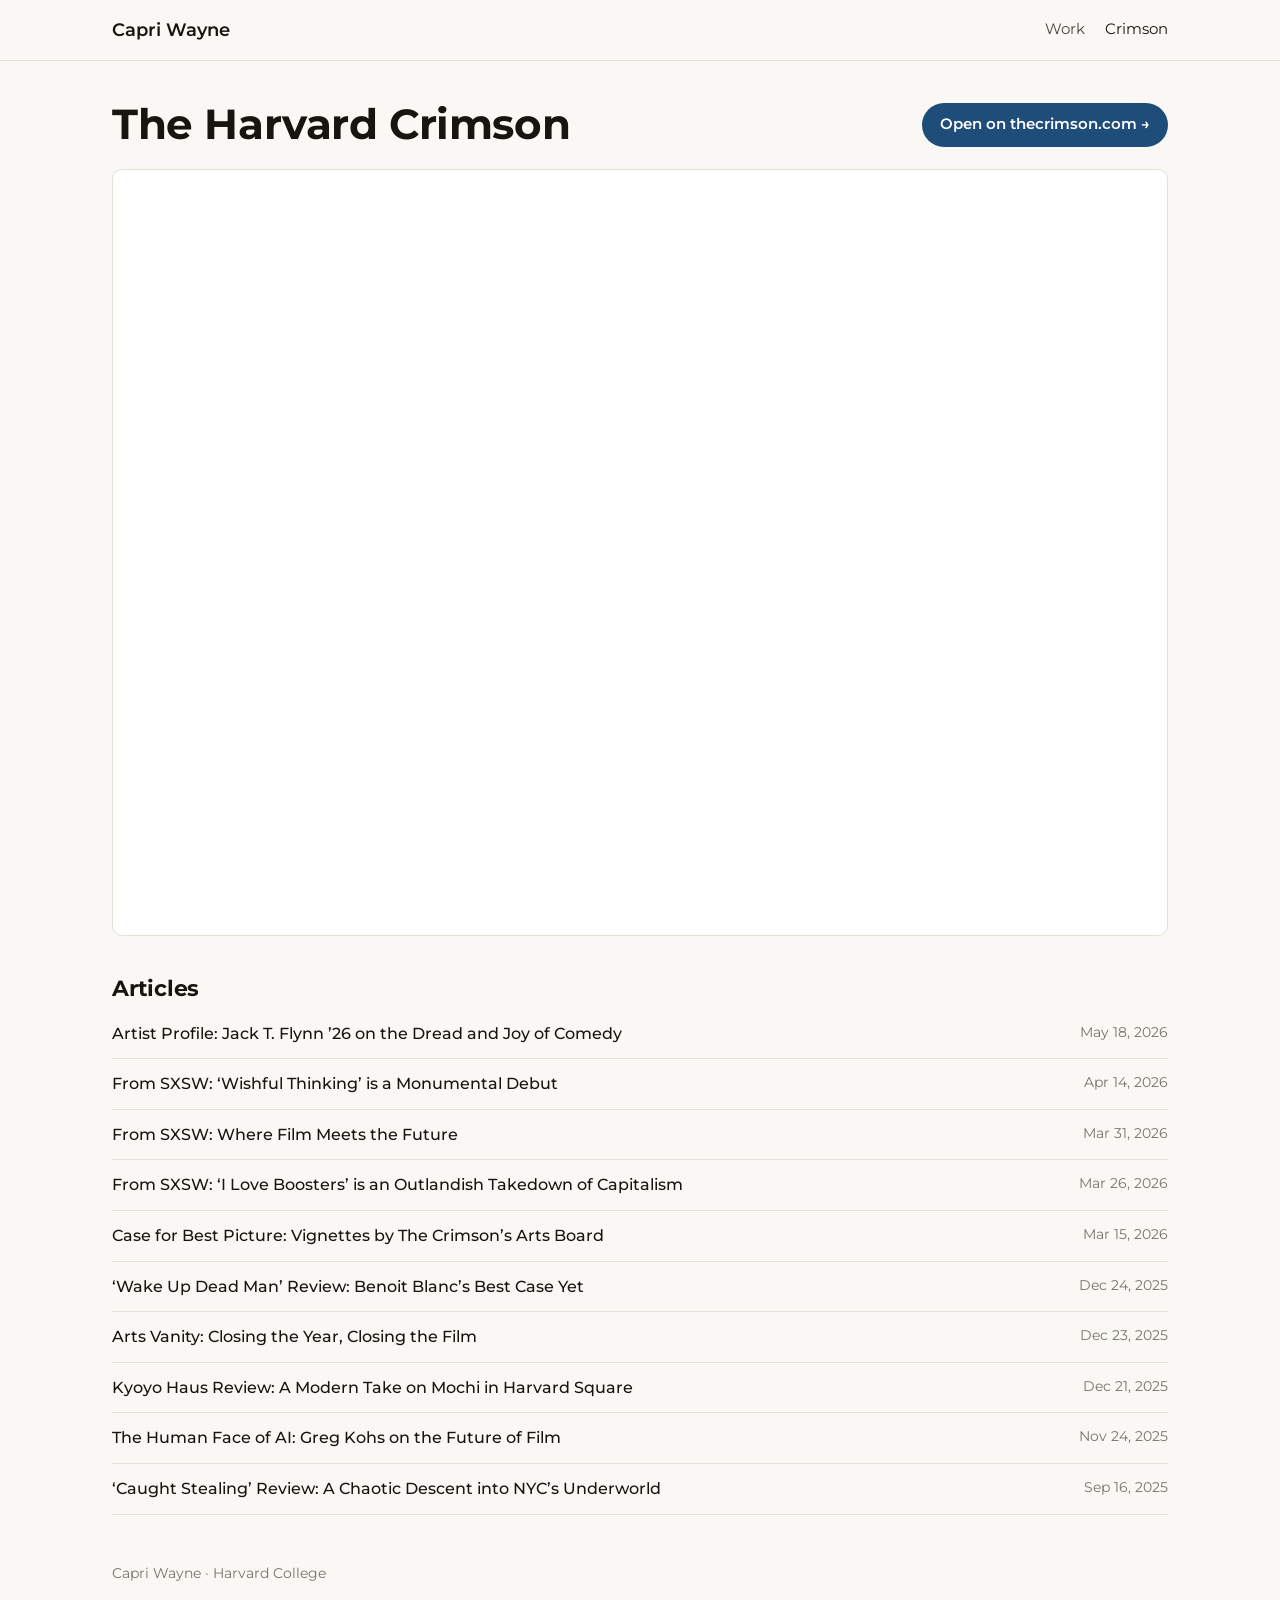
==== crimson.html @ 08fdefea "Portfolio site: journalism, design, D3, data viz, social, and video work Co-Authored-By: Claude Opus" ====
<!doctype html>
<html lang="en">
<head>
  <meta charset="utf-8">
  <meta name="viewport" content="width=device-width, initial-scale=1">
  <title>The Harvard Crimson · Capri Wayne</title>
  <link rel="preconnect" href="https://fonts.googleapis.com">
  <link rel="preconnect" href="https://fonts.gstatic.com" crossorigin>
  <link href="https://fonts.googleapis.com/css2?family=Montserrat:wght@400;500;600;700&display=swap" rel="stylesheet">
  <link rel="stylesheet" href="assets/css/style.css">
</head>
<body data-page="crimson">
  <header class="masthead">
    <div class="wrap masthead-inner">
      <a class="brand" href="./" data-site="name"></a>
      <nav class="nav" id="nav"></nav>
    </div>
  </header>

  <main class="wrap crimson">
    <div class="crimson-head">
      <h1>The Harvard Crimson</h1>
      <a class="cta" id="crimson-open" target="_blank" rel="noopener">Open on thecrimson.com →</a>
    </div>
    <div class="crimson-frame">
      <iframe id="crimson-frame" title="Capri Wayne's writer page on The Harvard Crimson"></iframe>
    </div>

    <h2 class="list-head">Articles</h2>
    <ol class="article-list" id="crimson-list"></ol>
  </main>

  <footer class="wrap footer">
    <span data-site="name"></span> · <span data-site="school"></span>
  </footer>

  <script src="data/content.js"></script>
  <script src="data/crimson.js"></script>
  <script src="assets/js/site.js"></script>
</body>
</html>
---- assets/css/style.css ----
/* ---------- Tokens ---------- */
:root {
  --paper: #faf8f4;
  --surface: #ffffff;
  --ink: #16150f;
  --ink-2: #4a4840;
  --ink-3: #77746a;
  --rule: #e4e0d6;
  --accent: #1f4d7a;
  --accent-ink: #ffffff;
  --accent-soft: #e6eef6;
  --serif: var(--sans);
  --sans: "Montserrat", system-ui, -apple-system, "Segoe UI", sans-serif;
  --radius: 10px;
  --max: 1120px;
  color-scheme: light;
}
@media (prefers-color-scheme: dark) {
  :root:not([data-theme="light"]) {
    --paper: #141412; --surface: #1c1c19; --ink: #f1eee6; --ink-2: #c4c0b4; --ink-3: #908c80;
    --rule: #2f2e29; --accent: #8db8e3; --accent-ink: #0e1a26; --accent-soft: #1d2a37;
    color-scheme: dark;
  }
}
:root[data-theme="dark"] {
  --paper: #141412; --surface: #1c1c19; --ink: #f1eee6; --ink-2: #c4c0b4; --ink-3: #908c80;
  --rule: #2f2e29; --accent: #8db8e3; --accent-ink: #0e1a26; --accent-soft: #1d2a37;
  color-scheme: dark;
}

/* ---------- Base ---------- */
* { box-sizing: border-box; }
html { scroll-behavior: smooth; }
body { margin: 0; background: var(--paper); color: var(--ink); font: 16px/1.6 var(--sans); -webkit-font-smoothing: antialiased; }
a { color: var(--accent); }
img { max-width: 100%; display: block; }
.wrap { max-width: var(--max); margin: 0 auto; padding: 0 16px; }
@media (min-width: 720px) { .wrap { padding: 0 32px; } }
h1, h2, h3 { font-family: var(--serif); font-weight: 700; line-height: 1.15; margin: 0; letter-spacing: -.01em; }
:focus-visible { outline: 2px solid var(--accent); outline-offset: 2px; }

/* ---------- Masthead ---------- */
.masthead {
  border-bottom: 1px solid var(--rule); position: sticky; top: 0; z-index: 10;
  background: color-mix(in srgb, var(--paper) 92%, transparent); backdrop-filter: blur(8px);
}
.masthead-inner { display: flex; align-items: center; justify-content: space-between; gap: 16px; height: 60px; }
.brand { font-family: var(--serif); font-size: 1.15rem; font-weight: 600; color: var(--ink); text-decoration: none; white-space: nowrap; }
.nav { display: flex; gap: 20px; font-size: .92rem; }
.nav a { color: var(--ink-2); text-decoration: none; }
.nav a:hover, .nav a[aria-current="page"] { color: var(--ink); }

/* ---------- Hero ---------- */
.hero { padding-top: 64px; padding-bottom: 8px; }
.hero h1 { font-size: clamp(2.6rem, 7vw, 4.6rem); letter-spacing: -.015em; }
.school { margin: 10px 0 0; font-size: 1.15rem; color: var(--ink-3); }

.section-jump { display: flex; flex-wrap: wrap; gap: 8px; padding-top: 28px; padding-bottom: 8px; }
.section-jump a {
  font-size: .85rem; font-weight: 500; text-decoration: none; color: var(--ink-2);
  border: 1px solid var(--rule); background: var(--surface); padding: 6px 13px; border-radius: 999px;
}
.section-jump a:hover { border-color: var(--ink-3); color: var(--ink); }

/* ---------- Sections ---------- */
.section { scroll-margin-top: 60px; padding-top: 40px; padding-bottom: 16px; border-top: 1px solid var(--rule); margin-top: 32px; }
.section h2 { font-size: 1.6rem; margin-bottom: 22px; }

/* ---------- Cards ---------- */
.grid { display: grid; gap: 20px; grid-template-columns: repeat(auto-fill, minmax(min(100%, 300px), 1fr)); }
.card {
  display: flex; flex-direction: column; background: var(--surface); border: 1px solid var(--rule);
  border-radius: var(--radius); overflow: hidden; text-decoration: none; color: inherit;
  transition: transform .15s ease, box-shadow .15s ease, border-color .15s ease;
}
.card:hover { transform: translateY(-2px); border-color: var(--ink-3); box-shadow: 0 8px 24px -12px rgb(0 0 0 / .25); }
.card-media { aspect-ratio: 4 / 3; background: var(--accent-soft); position: relative; overflow: hidden; }
.card-media img { width: 100%; height: 100%; object-fit: cover; object-position: top center; }
.card-media .placeholder { position: absolute; inset: 0; display: grid; place-items: center; padding: 24px; text-align: center; }
.card-media .placeholder span { font-family: var(--serif); font-size: 1.6rem; line-height: 1.2; color: var(--accent); }
.play {
  position: absolute; left: 50%; top: 50%; transform: translate(-50%, -50%);
  width: 56px; height: 56px; border-radius: 50%; display: grid; place-items: center;
  background: rgb(0 0 0 / .6); color: #fff; font-size: 1.2rem; padding-left: 4px;
}
.card-body { padding: 14px 18px 18px; display: flex; flex-direction: column; gap: 6px; flex: 1; }
.meta { display: flex; flex-wrap: wrap; align-items: center; gap: 4px 10px; font-size: .76rem; color: var(--ink-3); }
.kind { font-weight: 600; text-transform: uppercase; letter-spacing: .06em; color: var(--accent); }
.card h3 { font-size: 1.15rem; }
.card p { margin: 0; color: var(--ink-2); font-size: .92rem; }

.footer { padding-top: 48px; padding-bottom: 40px; color: var(--ink-3); font-size: .85rem; }

/* ---------- Work detail ---------- */
.article { padding-top: 32px; max-width: 980px; }
.back { display: inline-block; font-size: .9rem; text-decoration: none; color: var(--ink-3); margin-bottom: 20px; }
.back:hover { color: var(--ink); }
.article h1 { font-size: clamp(1.9rem, 4.5vw, 2.8rem); margin: 8px 0 12px; max-width: 26ch; }
.summary { font-size: 1.15rem; color: var(--ink-2); margin: 0 0 8px; }
.media { margin: 28px 0; border-radius: var(--radius); overflow: hidden; border: 1px solid var(--rule); background: var(--surface); }
.media .video { width: 100%; aspect-ratio: 16 / 9; display: block; background: #000; border: 0; }
.media .pdf { width: 100%; height: 82vh; min-height: 460px; display: block; border: 0; }
.pdf-bar { display: flex; justify-content: space-between; gap: 12px; padding: 10px 16px; font-size: .88rem; color: var(--ink-3); border-top: 1px solid var(--rule); }

.gallery { display: grid; gap: 16px; margin: 28px 0; grid-template-columns: repeat(auto-fill, minmax(min(100%, 280px), 1fr)); }
.gallery.single { grid-template-columns: 1fr; }
.gallery figure { margin: 0; }
.g-item {
  display: block; width: 100%; padding: 0; border: 1px solid var(--rule); border-radius: var(--radius);
  overflow: hidden; background: #fff; cursor: zoom-in;
}
.g-item img { width: 100%; height: auto; transition: transform .2s ease; }
.g-item:hover img { transform: scale(1.02); }
.gallery figcaption { font-size: .84rem; color: var(--ink-3); margin-top: 6px; }

.lightbox { border: 0; padding: 0; background: transparent; max-width: 96vw; max-height: 96vh; }
.lightbox::backdrop { background: rgb(0 0 0 / .85); }
.lightbox img { max-width: 94vw; max-height: 86vh; width: auto; margin: 0 auto; background: #fff; border-radius: 6px; }
.lb-caption { color: #eee; text-align: center; margin: 10px 0 0; font-size: .9rem; }
.lb-close {
  position: fixed; top: 14px; right: 18px; width: 40px; height: 40px; border-radius: 50%; border: 0;
  background: rgb(255 255 255 / .15); color: #fff; font-size: 1.6rem; line-height: 1; cursor: pointer;
}

.prose { max-width: 68ch; margin-top: 28px; font-size: 1.07rem; color: var(--ink-2); }
.prose h3 { font-size: 1.3rem; color: var(--ink); margin: 32px 0 6px; }
.prose p { margin: 0 0 16px; }

.cta {
  display: inline-block; padding: 10px 18px; border-radius: 999px; background: var(--accent);
  color: var(--accent-ink); text-decoration: none; font-weight: 600; font-size: .92rem;
}

/* ---------- Crimson ---------- */
.crimson { padding-top: 40px; }
.crimson-head { display: flex; flex-wrap: wrap; align-items: center; justify-content: space-between; gap: 14px; margin-bottom: 20px; }
.crimson-head h1 { font-size: clamp(1.9rem, 4.5vw, 2.6rem); }
.crimson-frame { border: 1px solid var(--rule); border-radius: var(--radius); overflow: hidden; background: #fff; }
.crimson-frame iframe { width: 100%; height: 85vh; min-height: 560px; border: 0; display: block; }
.list-head { font-size: 1.35rem; margin: 40px 0 8px; }
.article-list { list-style: none; padding: 0; margin: 0; }
.article-list li { display: flex; flex-wrap: wrap; justify-content: space-between; gap: 4px 16px; padding: 12px 0; border-bottom: 1px solid var(--rule); }
.article-list a { color: var(--ink); text-decoration: none; font-weight: 500; }
.article-list a:hover { color: var(--accent); }
.article-list .date { color: var(--ink-3); font-size: .88rem; white-space: nowrap; }
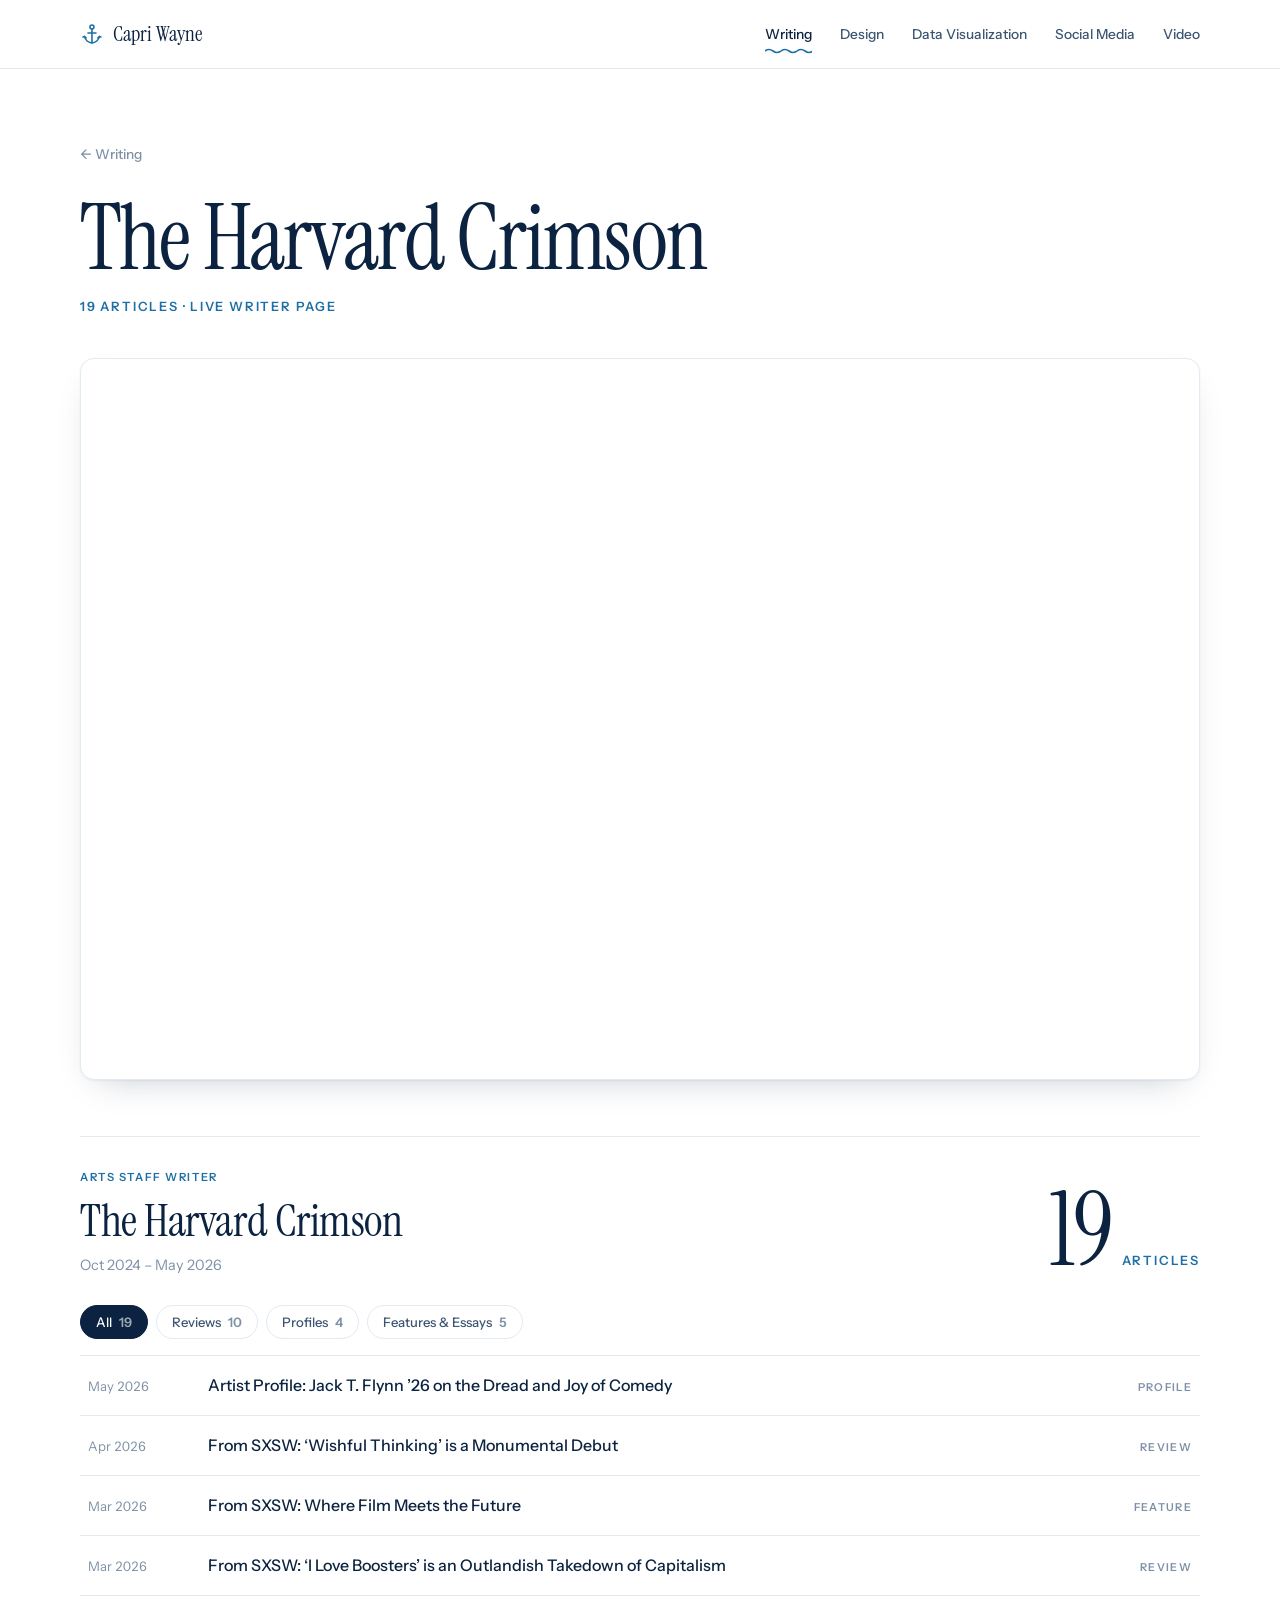
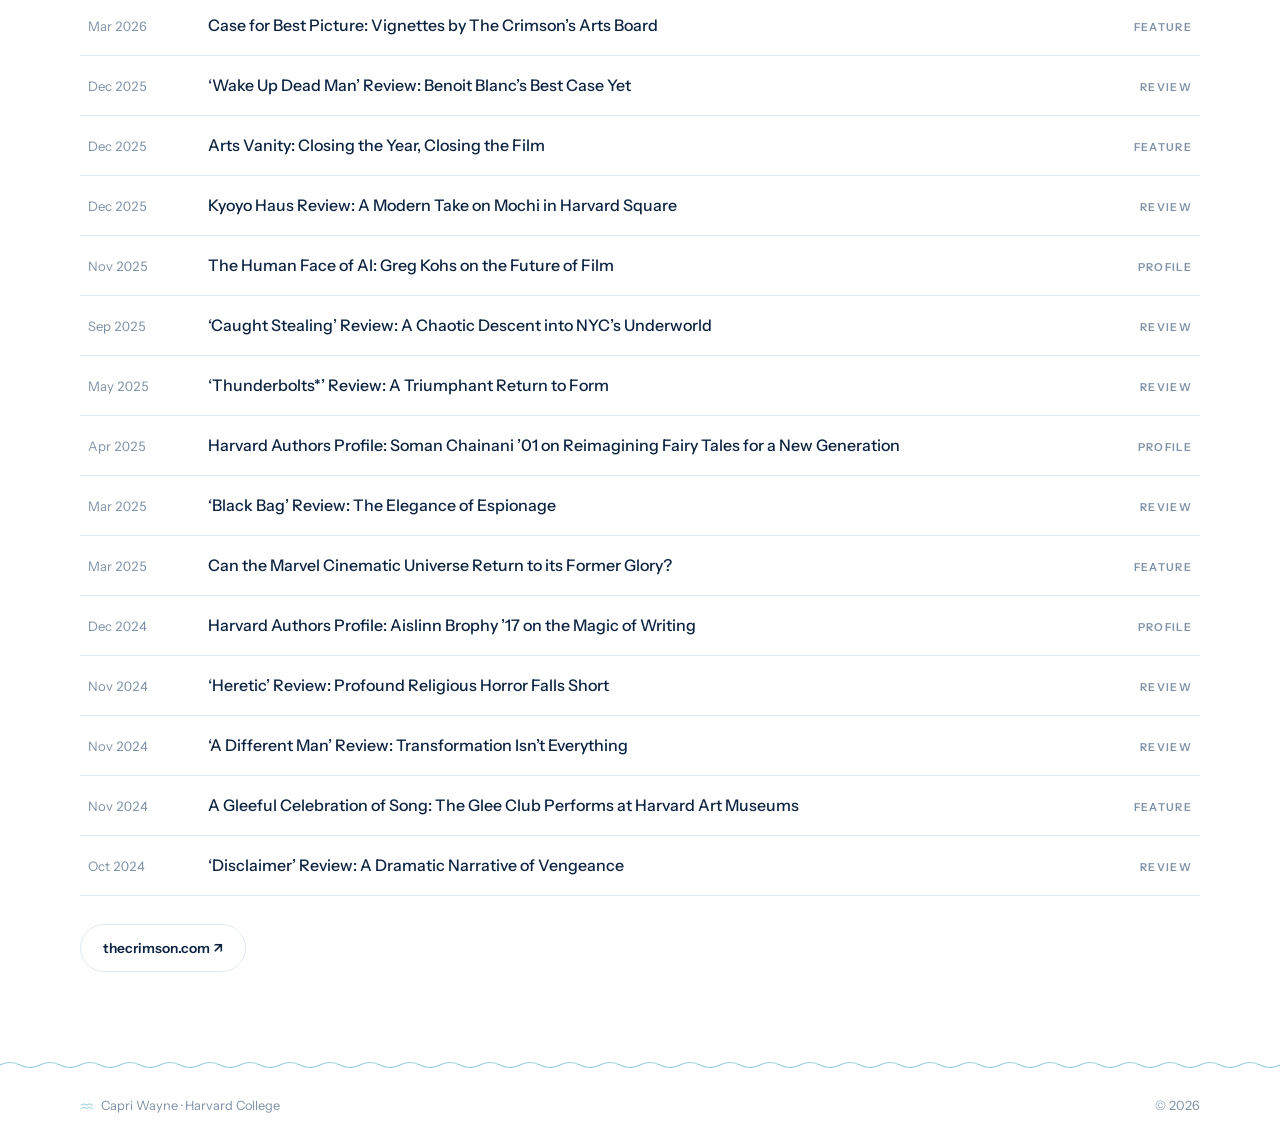
==== commit bcca101f: "Redesign: ocean theme, media-type pages, interactive home, 19 Crimson articles - Home: name, one-lin" ====
--- a/crimson.html
+++ b/crimson.html
@@ -4,38 +4,23 @@
   <meta charset="utf-8">
   <meta name="viewport" content="width=device-width, initial-scale=1">
   <title>The Harvard Crimson · Capri Wayne</title>
+  <meta name="description" content="Capri Wayne: writing, design, data visualization, social media, and video.">
   <link rel="preconnect" href="https://fonts.googleapis.com">
   <link rel="preconnect" href="https://fonts.gstatic.com" crossorigin>
-  <link href="https://fonts.googleapis.com/css2?family=Montserrat:wght@400;500;600;700&display=swap" rel="stylesheet">
-  <link rel="stylesheet" href="assets/css/style.css">
+  <link href="https://fonts.googleapis.com/css2?family=Instrument+Sans:wght@400;500;600&family=Instrument+Serif:ital@0;1&display=swap" rel="stylesheet">
+  <link rel="stylesheet" href="assets/css/style.css?v=10">
 </head>
 <body data-page="crimson">
-  <header class="masthead">
-    <div class="wrap masthead-inner">
-      <a class="brand" href="./" data-site="name"></a>
-      <nav class="nav" id="nav"></nav>
-    </div>
-  </header>
-
-  <main class="wrap crimson">
-    <div class="crimson-head">
-      <h1>The Harvard Crimson</h1>
-      <a class="cta" id="crimson-open" target="_blank" rel="noopener">Open on thecrimson.com →</a>
-    </div>
-    <div class="crimson-frame">
-      <iframe id="crimson-frame" title="Capri Wayne's writer page on The Harvard Crimson"></iframe>
-    </div>
-
-    <h2 class="list-head">Articles</h2>
-    <ol class="article-list" id="crimson-list"></ol>
-  </main>
-
-  <footer class="wrap footer">
-    <span data-site="name"></span> · <span data-site="school"></span>
-  </footer>
-
-  <script src="data/content.js"></script>
-  <script src="data/crimson.js"></script>
-  <script src="assets/js/site.js"></script>
+  <header class="site-header" id="site-header"></header>
+  <main id="main"></main>
+  <footer class="site-footer" id="site-footer"></footer>
+  <dialog class="lightbox" id="lightbox" aria-label="Enlarged image">
+    <button class="lb-close" aria-label="Close">×</button>
+    <img alt="">
+    <p class="lb-caption"></p>
+  </dialog>
+  <script src="data/content.js?v=10"></script>
+  <script src="data/crimson.js?v=10"></script>
+  <script src="assets/js/site.js?v=10"></script>
 </body>
 </html>
--- a/assets/css/style.css
+++ b/assets/css/style.css
@@ -1,145 +1,343 @@
-/* ---------- Tokens ---------- */
+/* ============ Tokens (ocean) ============ */
 :root {
-  --paper: #faf8f4;
+  --bg: #ffffff;
   --surface: #ffffff;
-  --ink: #16150f;
-  --ink-2: #4a4840;
-  --ink-3: #77746a;
-  --rule: #e4e0d6;
-  --accent: #1f4d7a;
-  --accent-ink: #ffffff;
-  --accent-soft: #e6eef6;
-  --serif: var(--sans);
-  --sans: "Montserrat", system-ui, -apple-system, "Segoe UI", sans-serif;
-  --radius: 10px;
-  --max: 1120px;
+  --surface-2: #f2f7fb;      /* sea-mist */
+  --ink: #0b2340;            /* deep navy */
+  --ink-2: #3c5571;
+  --ink-3: #7e91a6;
+  --rule: #e2eaf2;
+  --accent: #1d6fa5;         /* ocean blue */
+  --foam: #7fc3d6;           /* sea foam */
+  --btn-ink: #ffffff;
+  --shadow: 0 1px 2px rgb(11 35 64 / .05), 0 14px 34px -18px rgb(11 35 64 / .28);
+  --font: "Instrument Sans", system-ui, -apple-system, "Segoe UI", sans-serif;
+  --display: "Instrument Serif", "Iowan Old Style", Georgia, serif;
+  --r: 14px;
+  --max: 1200px;
+  --header-h: 68px;
   color-scheme: light;
 }
 @media (prefers-color-scheme: dark) {
   :root:not([data-theme="light"]) {
-    --paper: #141412; --surface: #1c1c19; --ink: #f1eee6; --ink-2: #c4c0b4; --ink-3: #908c80;
-    --rule: #2f2e29; --accent: #8db8e3; --accent-ink: #0e1a26; --accent-soft: #1d2a37;
+    --bg: #061321; --surface: #0b1d30; --surface-2: #10263d; --ink: #e9f2f9; --ink-2: #aec2d5;
+    --ink-3: #7189a1; --rule: #18324c; --accent: #6db8e0; --foam: #4f9fb8; --btn-ink: #061321;
+    --shadow: 0 1px 2px rgb(0 0 0 / .3), 0 14px 34px -18px rgb(0 0 0 / .7);
     color-scheme: dark;
   }
 }
 :root[data-theme="dark"] {
-  --paper: #141412; --surface: #1c1c19; --ink: #f1eee6; --ink-2: #c4c0b4; --ink-3: #908c80;
-  --rule: #2f2e29; --accent: #8db8e3; --accent-ink: #0e1a26; --accent-soft: #1d2a37;
+  --bg: #061321; --surface: #0b1d30; --surface-2: #10263d; --ink: #e9f2f9; --ink-2: #aec2d5;
+  --ink-3: #7189a1; --rule: #18324c; --accent: #6db8e0; --foam: #4f9fb8; --btn-ink: #061321;
+  --shadow: 0 1px 2px rgb(0 0 0 / .3), 0 14px 34px -18px rgb(0 0 0 / .7);
   color-scheme: dark;
 }
 
-/* ---------- Base ---------- */
+/* ============ Base ============ */
 * { box-sizing: border-box; }
 html { scroll-behavior: smooth; }
-body { margin: 0; background: var(--paper); color: var(--ink); font: 16px/1.6 var(--sans); -webkit-font-smoothing: antialiased; }
-a { color: var(--accent); }
+body {
+  margin: 0; min-height: 100vh; display: flex; flex-direction: column;
+  background: var(--bg); color: var(--ink);
+  font: 400 16px/1.6 var(--font); -webkit-font-smoothing: antialiased;
+}
+main { flex: 1; }
+a { color: inherit; }
 img { max-width: 100%; display: block; }
-.wrap { max-width: var(--max); margin: 0 auto; padding: 0 16px; }
-@media (min-width: 720px) { .wrap { padding: 0 32px; } }
-h1, h2, h3 { font-family: var(--serif); font-weight: 700; line-height: 1.15; margin: 0; letter-spacing: -.01em; }
-:focus-visible { outline: 2px solid var(--accent); outline-offset: 2px; }
-
-/* ---------- Masthead ---------- */
-.masthead {
-  border-bottom: 1px solid var(--rule); position: sticky; top: 0; z-index: 10;
-  background: color-mix(in srgb, var(--paper) 92%, transparent); backdrop-filter: blur(8px);
-}
-.masthead-inner { display: flex; align-items: center; justify-content: space-between; gap: 16px; height: 60px; }
-.brand { font-family: var(--serif); font-size: 1.15rem; font-weight: 600; color: var(--ink); text-decoration: none; white-space: nowrap; }
-.nav { display: flex; gap: 20px; font-size: .92rem; }
-.nav a { color: var(--ink-2); text-decoration: none; }
-.nav a:hover, .nav a[aria-current="page"] { color: var(--ink); }
-
-/* ---------- Hero ---------- */
-.hero { padding-top: 64px; padding-bottom: 8px; }
-.hero h1 { font-size: clamp(2.6rem, 7vw, 4.6rem); letter-spacing: -.015em; }
-.school { margin: 10px 0 0; font-size: 1.15rem; color: var(--ink-3); }
-
-.section-jump { display: flex; flex-wrap: wrap; gap: 8px; padding-top: 28px; padding-bottom: 8px; }
-.section-jump a {
-  font-size: .85rem; font-weight: 500; text-decoration: none; color: var(--ink-2);
-  border: 1px solid var(--rule); background: var(--surface); padding: 6px 13px; border-radius: 999px;
-}
-.section-jump a:hover { border-color: var(--ink-3); color: var(--ink); }
-
-/* ---------- Sections ---------- */
-.section { scroll-margin-top: 60px; padding-top: 40px; padding-bottom: 16px; border-top: 1px solid var(--rule); margin-top: 32px; }
-.section h2 { font-size: 1.6rem; margin-bottom: 22px; }
-
-/* ---------- Cards ---------- */
-.grid { display: grid; gap: 20px; grid-template-columns: repeat(auto-fill, minmax(min(100%, 300px), 1fr)); }
-.card {
-  display: flex; flex-direction: column; background: var(--surface); border: 1px solid var(--rule);
-  border-radius: var(--radius); overflow: hidden; text-decoration: none; color: inherit;
-  transition: transform .15s ease, box-shadow .15s ease, border-color .15s ease;
-}
-.card:hover { transform: translateY(-2px); border-color: var(--ink-3); box-shadow: 0 8px 24px -12px rgb(0 0 0 / .25); }
-.card-media { aspect-ratio: 4 / 3; background: var(--accent-soft); position: relative; overflow: hidden; }
-.card-media img { width: 100%; height: 100%; object-fit: cover; object-position: top center; }
-.card-media .placeholder { position: absolute; inset: 0; display: grid; place-items: center; padding: 24px; text-align: center; }
-.card-media .placeholder span { font-family: var(--serif); font-size: 1.6rem; line-height: 1.2; color: var(--accent); }
+h1, h2, h3 { margin: 0; font-weight: 700; letter-spacing: -.02em; line-height: 1.1; }
+.wrap { width: 100%; max-width: var(--max); margin: 0 auto; padding: 0 20px; }
+@media (min-width: 760px) { .wrap { padding: 0 40px; } }
+:focus-visible { outline: 2px solid var(--ink); outline-offset: 3px; border-radius: 4px; }
+.kicker { margin: 0; font-size: .7rem; font-weight: 600; letter-spacing: .14em; text-transform: uppercase; color: var(--ink-3); }
+
+/* ============ Header ============ */
+.site-header {
+  position: sticky; top: 0; z-index: 20;
+  background: color-mix(in srgb, var(--bg) 85%, transparent);
+  backdrop-filter: saturate(1.4) blur(14px); -webkit-backdrop-filter: saturate(1.4) blur(14px);
+  border-bottom: 1px solid var(--rule);
+}
+.header-inner { display: flex; align-items: center; justify-content: space-between; gap: 24px; min-height: var(--header-h); }
+.brand { font-weight: 700; font-size: 1rem; letter-spacing: -.01em; text-decoration: none; white-space: nowrap; }
+.nav { display: flex; gap: 28px; }
+.nav a {
+  position: relative; text-decoration: none; font-size: .86rem; font-weight: 500; color: var(--ink-2);
+  white-space: nowrap; padding: 6px 0; transition: color .15s;
+}
+.nav a:hover { color: var(--ink); }
+.nav a[aria-current="page"] { color: var(--ink); }
+.nav a[aria-current="page"]::after {
+  content: ""; position: absolute; left: 0; right: 0; bottom: -1px; height: 2px; background: var(--ink); border-radius: 2px;
+}
+@media (max-width: 860px) {
+  .header-inner { flex-direction: column; align-items: stretch; gap: 0; padding-top: 14px; }
+  .nav { overflow-x: auto; gap: 22px; padding: 6px 0 10px; scrollbar-width: none; margin: 0 -20px; padding-left: 20px; padding-right: 20px; }
+  .nav::-webkit-scrollbar { display: none; }
+  .nav a[aria-current="page"]::after { bottom: 2px; }
+}
+
+/* ============ Home ============ */
+.home {
+  min-height: calc(100vh - var(--header-h) - 90px);
+  display: flex; flex-direction: column; justify-content: center;
+  padding-top: 72px; padding-bottom: 96px;
+}
+.home .eyebrow { margin: 0 0 20px; font-size: .78rem; font-weight: 600; letter-spacing: .16em; text-transform: uppercase; color: var(--ink-3); }
+.home-name { font-size: clamp(3.2rem, 11vw, 8.5rem); letter-spacing: -.045em; line-height: .92; }
+.home-bio {
+  margin: 36px 0 0; max-width: 36ch;
+  font-size: clamp(1.15rem, 2.2vw, 1.55rem); font-weight: 300; line-height: 1.5; color: var(--ink-2);
+}
+
+/* ============ Category page ============ */
+.page-head { padding-top: 72px; padding-bottom: 40px; }
+.page-head h1 { font-size: clamp(2.6rem, 7vw, 5rem); letter-spacing: -.04em; }
+.count { margin: 14px 0 0; font-size: .8rem; font-weight: 600; letter-spacing: .14em; text-transform: uppercase; color: var(--ink-3); }
+.back { display: inline-block; margin-bottom: 28px; font-size: .85rem; font-weight: 500; color: var(--ink-3); text-decoration: none; }
+.back:hover { color: var(--ink); }
+
+.block { padding-bottom: 72px; }
+.block-head { display: flex; align-items: baseline; gap: 12px; padding-top: 32px; margin-bottom: 28px; border-top: 1px solid var(--rule); }
+.block-head h2 { font-size: 1.35rem; }
+.block-count { font-size: .85rem; font-weight: 600; color: var(--ink-3); }
+
+/* ============ Cards ============ */
+.grid { display: grid; gap: 48px 28px; grid-template-columns: repeat(auto-fill, minmax(min(100%, 320px), 1fr)); }
+.card { display: flex; flex-direction: column; gap: 18px; text-decoration: none; color: inherit; }
+.card-media { position: relative; aspect-ratio: 4 / 3; border-radius: var(--r); overflow: hidden; background: var(--surface-2); }
+.card-media img { width: 100%; height: 100%; object-fit: cover; object-position: top center; transition: transform .5s cubic-bezier(.2, .7, .2, 1); }
+.card:hover .card-media img { transform: scale(1.035); }
+.card-body { display: flex; flex-direction: column; gap: 8px; }
+.card h3 { font-size: 1.12rem; font-weight: 600; letter-spacing: -.01em; line-height: 1.3; }
+.card:hover h3 { text-decoration: underline; text-underline-offset: 4px; text-decoration-thickness: 1px; }
+.card-meta { margin: 0; font-size: .85rem; color: var(--ink-3); }
 .play {
-  position: absolute; left: 50%; top: 50%; transform: translate(-50%, -50%);
-  width: 56px; height: 56px; border-radius: 50%; display: grid; place-items: center;
-  background: rgb(0 0 0 / .6); color: #fff; font-size: 1.2rem; padding-left: 4px;
-}
-.card-body { padding: 14px 18px 18px; display: flex; flex-direction: column; gap: 6px; flex: 1; }
-.meta { display: flex; flex-wrap: wrap; align-items: center; gap: 4px 10px; font-size: .76rem; color: var(--ink-3); }
-.kind { font-weight: 600; text-transform: uppercase; letter-spacing: .06em; color: var(--accent); }
-.card h3 { font-size: 1.15rem; }
-.card p { margin: 0; color: var(--ink-2); font-size: .92rem; }
-
-.footer { padding-top: 48px; padding-bottom: 40px; color: var(--ink-3); font-size: .85rem; }
-
-/* ---------- Work detail ---------- */
-.article { padding-top: 32px; max-width: 980px; }
-.back { display: inline-block; font-size: .9rem; text-decoration: none; color: var(--ink-3); margin-bottom: 20px; }
-.back:hover { color: var(--ink); }
-.article h1 { font-size: clamp(1.9rem, 4.5vw, 2.8rem); margin: 8px 0 12px; max-width: 26ch; }
-.summary { font-size: 1.15rem; color: var(--ink-2); margin: 0 0 8px; }
-.media { margin: 28px 0; border-radius: var(--radius); overflow: hidden; border: 1px solid var(--rule); background: var(--surface); }
-.media .video { width: 100%; aspect-ratio: 16 / 9; display: block; background: #000; border: 0; }
-.media .pdf { width: 100%; height: 82vh; min-height: 460px; display: block; border: 0; }
-.pdf-bar { display: flex; justify-content: space-between; gap: 12px; padding: 10px 16px; font-size: .88rem; color: var(--ink-3); border-top: 1px solid var(--rule); }
-
-.gallery { display: grid; gap: 16px; margin: 28px 0; grid-template-columns: repeat(auto-fill, minmax(min(100%, 280px), 1fr)); }
-.gallery.single { grid-template-columns: 1fr; }
-.gallery figure { margin: 0; }
+  position: absolute; left: 50%; top: 50%; width: 64px; height: 64px; transform: translate(-50%, -50%);
+  border-radius: 50%; background: rgb(255 255 255 / .92); box-shadow: 0 8px 24px rgb(0 0 0 / .25);
+}
+.play::after {
+  content: ""; position: absolute; left: 26px; top: 21px;
+  border-style: solid; border-width: 11px 0 11px 18px; border-color: transparent transparent transparent #111;
+}
+
+/* ============ Crimson ============ */
+.crimson-block .crimson-top,
+.crimson-block .filters,
+.crimson-block .article-list,
+.crimson-block .crimson-actions { max-width: none; }
+.crimson-block {
+  margin-bottom: 72px; padding-bottom: 0;
+}
+.crimson-block > * { position: relative; }
+.crimson-top {
+  display: flex; flex-wrap: wrap; align-items: flex-end; justify-content: space-between; gap: 24px;
+  padding: 32px 0 28px; border-top: 1px solid var(--rule);
+}
+.crimson-title { font-size: clamp(1.6rem, 3.5vw, 2.4rem); margin-top: 10px; letter-spacing: -.03em; }
+.crimson-range { margin: 8px 0 0; color: var(--ink-3); font-size: .9rem; }
+.stat { display: flex; align-items: baseline; gap: 10px; }
+.stat-n { font-size: clamp(3.4rem, 8vw, 5.5rem); font-weight: 700; letter-spacing: -.05em; line-height: .9; }
+.stat-l { font-size: .8rem; font-weight: 600; letter-spacing: .14em; text-transform: uppercase; color: var(--ink-3); }
+
+.filters { display: flex; flex-wrap: wrap; gap: 8px; margin-bottom: 8px; }
+.filters button {
+  font: 500 .82rem var(--font); color: var(--ink-2); background: transparent;
+  border: 1px solid var(--rule); border-radius: 999px; padding: 8px 15px; cursor: pointer; transition: all .15s;
+}
+.filters button span { color: var(--ink-3); margin-left: 4px; font-weight: 600; }
+.filters button:hover { border-color: var(--ink-3); color: var(--ink); }
+.filters button[aria-selected="true"] { background: var(--ink); border-color: var(--ink); color: var(--btn-ink); }
+.filters button[aria-selected="true"] span { color: inherit; opacity: .6; }
+
+.article-list { list-style: none; margin: 16px 0 0; padding: 0; border-top: 1px solid var(--rule); }
+.article-list li { border-bottom: 1px solid var(--rule); }
+.article-list a {
+  display: grid; grid-template-columns: 96px 1fr auto; align-items: baseline; gap: 6px 24px;
+  padding: 18px 8px; text-decoration: none; transition: background .15s;
+}
+.article-list a:hover { background: var(--surface-2); }
+.article-list a:hover .a-title { text-decoration: underline; text-underline-offset: 4px; text-decoration-thickness: 1px; }
+.a-date { font-size: .82rem; color: var(--ink-3); font-variant-numeric: tabular-nums; white-space: nowrap; }
+.a-title { font-weight: 500; line-height: 1.4; }
+.a-type { font-size: .68rem; font-weight: 600; letter-spacing: .12em; text-transform: uppercase; color: var(--ink-3); }
+@media (max-width: 620px) {
+  .article-list a { grid-template-columns: 1fr auto; padding: 16px 4px; }
+  .a-date { grid-column: 1; grid-row: 1; }
+  .a-type { grid-column: 2; grid-row: 1; }
+  .a-title { grid-column: 1 / -1; }
+}
+.crimson-actions { display: flex; flex-wrap: wrap; gap: 12px; margin-top: 28px; }
+
+.frame { border: 1px solid var(--rule); border-radius: var(--r); overflow: hidden; background: #fff; box-shadow: var(--shadow); margin-bottom: 56px; }
+.frame iframe { display: block; width: 100%; height: 80vh; min-height: 560px; border: 0; }
+
+/* ============ Buttons ============ */
+.btn {
+  display: inline-flex; align-items: center; gap: 8px; padding: 12px 22px; border-radius: 999px;
+  background: var(--ink); color: var(--btn-ink); border: 1px solid var(--ink);
+  font-size: .86rem; font-weight: 600; text-decoration: none; transition: opacity .15s;
+}
+.btn:hover { opacity: .85; }
+.btn-ghost { background: transparent; color: var(--ink); border-color: var(--rule); }
+.btn-ghost:hover { border-color: var(--ink); opacity: 1; }
+
+/* ============ Work detail ============ */
+.detail { padding-top: 56px; padding-bottom: 40px; }
+.detail h1 { font-size: clamp(2.1rem, 5vw, 3.8rem); letter-spacing: -.035em; margin-top: 14px; max-width: 22ch; }
+.detail-meta { margin: 18px 0 0; color: var(--ink-3); font-size: .95rem; }
+.summary { margin: 16px 0 0; max-width: 60ch; font-size: 1.15rem; font-weight: 300; color: var(--ink-2); }
+.detail .btn { margin-top: 24px; }
+.media { margin: 48px 0 0; border-radius: var(--r); overflow: hidden; background: var(--surface); border: 1px solid var(--rule); box-shadow: var(--shadow); }
+.media video, .media .yt { display: block; width: 100%; aspect-ratio: 16 / 9; height: auto; background: #000; border: 0; }
+.pdf-wrap { padding: 0; }
+.media .pdf { display: block; width: 100%; height: 82vh; min-height: 480px; border: 0; }
+.pdf-bar {
+  display: flex; flex-wrap: wrap; justify-content: space-between; gap: 8px 16px; padding: 14px 20px;
+  border-top: 1px solid var(--rule); font-size: .86rem; color: var(--ink-2);
+}
+.pdf-bar a { font-weight: 600; color: var(--ink); text-decoration: none; }
+.pdf-bar a:hover { text-decoration: underline; }
+
+.gallery { margin-top: 48px; columns: 2 340px; column-gap: 24px; }
+.gallery.single { columns: 1; }
+.gallery figure { margin: 0 0 28px; break-inside: avoid; }
 .g-item {
-  display: block; width: 100%; padding: 0; border: 1px solid var(--rule); border-radius: var(--radius);
-  overflow: hidden; background: #fff; cursor: zoom-in;
-}
-.g-item img { width: 100%; height: auto; transition: transform .2s ease; }
+  display: block; width: 100%; padding: 0; border: 1px solid var(--rule); border-radius: var(--r);
+  overflow: hidden; background: #fff; cursor: zoom-in; box-shadow: var(--shadow);
+}
+.g-item img { width: 100%; height: auto; transition: transform .5s cubic-bezier(.2, .7, .2, 1); }
 .g-item:hover img { transform: scale(1.02); }
-.gallery figcaption { font-size: .84rem; color: var(--ink-3); margin-top: 6px; }
-
-.lightbox { border: 0; padding: 0; background: transparent; max-width: 96vw; max-height: 96vh; }
-.lightbox::backdrop { background: rgb(0 0 0 / .85); }
-.lightbox img { max-width: 94vw; max-height: 86vh; width: auto; margin: 0 auto; background: #fff; border-radius: 6px; }
-.lb-caption { color: #eee; text-align: center; margin: 10px 0 0; font-size: .9rem; }
+.gallery figcaption { margin-top: 10px; font-size: .84rem; color: var(--ink-3); }
+
+.next {
+  display: flex; flex-direction: column; gap: 8px; margin-top: 72px; padding: 32px 0 8px;
+  border-top: 1px solid var(--rule); text-decoration: none;
+}
+.next-l { font-size: .7rem; font-weight: 600; letter-spacing: .14em; text-transform: uppercase; color: var(--ink-3); }
+.next-t { font-size: clamp(1.2rem, 3vw, 1.8rem); font-weight: 600; letter-spacing: -.02em; }
+.next:hover .next-t { text-decoration: underline; text-underline-offset: 6px; text-decoration-thickness: 1px; }
+
+/* ============ Lightbox ============ */
+.lightbox { border: 0; padding: 0; background: transparent; max-width: 96vw; max-height: 96vh; overflow: visible; }
+.lightbox::backdrop { background: rgb(10 10 12 / .9); backdrop-filter: blur(4px); }
+.lightbox img { max-width: 94vw; max-height: 86vh; width: auto; margin: 0 auto; background: #fff; border-radius: 8px; }
+.lb-caption { margin: 12px 0 0; text-align: center; color: #ddd; font-size: .9rem; }
 .lb-close {
-  position: fixed; top: 14px; right: 18px; width: 40px; height: 40px; border-radius: 50%; border: 0;
-  background: rgb(255 255 255 / .15); color: #fff; font-size: 1.6rem; line-height: 1; cursor: pointer;
-}
-
-.prose { max-width: 68ch; margin-top: 28px; font-size: 1.07rem; color: var(--ink-2); }
-.prose h3 { font-size: 1.3rem; color: var(--ink); margin: 32px 0 6px; }
-.prose p { margin: 0 0 16px; }
-
-.cta {
-  display: inline-block; padding: 10px 18px; border-radius: 999px; background: var(--accent);
-  color: var(--accent-ink); text-decoration: none; font-weight: 600; font-size: .92rem;
-}
-
-/* ---------- Crimson ---------- */
-.crimson { padding-top: 40px; }
-.crimson-head { display: flex; flex-wrap: wrap; align-items: center; justify-content: space-between; gap: 14px; margin-bottom: 20px; }
-.crimson-head h1 { font-size: clamp(1.9rem, 4.5vw, 2.6rem); }
-.crimson-frame { border: 1px solid var(--rule); border-radius: var(--radius); overflow: hidden; background: #fff; }
-.crimson-frame iframe { width: 100%; height: 85vh; min-height: 560px; border: 0; display: block; }
-.list-head { font-size: 1.35rem; margin: 40px 0 8px; }
-.article-list { list-style: none; padding: 0; margin: 0; }
-.article-list li { display: flex; flex-wrap: wrap; justify-content: space-between; gap: 4px 16px; padding: 12px 0; border-bottom: 1px solid var(--rule); }
-.article-list a { color: var(--ink); text-decoration: none; font-weight: 500; }
-.article-list a:hover { color: var(--accent); }
-.article-list .date { color: var(--ink-3); font-size: .88rem; white-space: nowrap; }
+  position: fixed; top: 16px; right: 20px; width: 44px; height: 44px; border: 0; border-radius: 50%;
+  background: rgb(255 255 255 / .12); color: #fff; font-size: 1.6rem; line-height: 1; cursor: pointer;
+}
+.lb-close:hover { background: rgb(255 255 255 / .22); }
+
+/* ============ Footer ============ */
+.site-footer { border-top: 1px solid var(--rule); }
+.footer-inner { display: flex; flex-wrap: wrap; justify-content: space-between; gap: 8px; padding-top: 28px; padding-bottom: 28px; font-size: .8rem; color: var(--ink-3); }
+
+/* ============ Nautical touches ============ */
+.icon { width: 1.05em; height: 1.05em; flex: none; display: inline-block; vertical-align: -.15em; }
+
+/* Wavy underline on the current menu item */
+.nav a[aria-current="page"]::after {
+  height: 6px; bottom: -3px; background: none; border-radius: 0;
+  -webkit-mask: url("data:image/svg+xml,%3Csvg xmlns='http://www.w3.org/2000/svg' width='16' height='6' viewBox='0 0 16 6'%3E%3Cpath d='M0 3 Q4 0 8 3 T16 3' fill='none' stroke='black' stroke-width='1.6'/%3E%3C/svg%3E") repeat-x 0 0 / 16px 6px;
+          mask: url("data:image/svg+xml,%3Csvg xmlns='http://www.w3.org/2000/svg' width='16' height='6' viewBox='0 0 16 6'%3E%3Cpath d='M0 3 Q4 0 8 3 T16 3' fill='none' stroke='black' stroke-width='1.6'/%3E%3C/svg%3E") repeat-x 0 0 / 16px 6px;
+  background-color: var(--accent);
+}
+@media (max-width: 860px) { .nav a[aria-current="page"]::after { bottom: 0; } }
+
+/* Brand mark */
+.brand { display: inline-flex; align-items: center; gap: 9px; }
+.brand .icon { color: var(--accent); width: 1.15em; height: 1.15em; }
+
+/* Home: compass eyebrow + gentle waves */
+.home .eyebrow { display: inline-flex; align-items: center; gap: 10px; color: var(--accent); }
+.home-waves { margin-top: 56px; width: min(420px, 80%); height: 28px; color: var(--foam); overflow: visible; }
+.home-waves path { animation: drift 9s ease-in-out infinite alternate; }
+.home-waves path:nth-child(2) { animation-duration: 12s; opacity: .55; }
+@keyframes drift { from { transform: translateX(0); } to { transform: translateX(-24px); } }
+@media (prefers-reduced-motion: reduce) { .home-waves path { animation: none; } }
+
+/* Accents */
+.kicker, .count, .stat-l, .next-l { color: var(--accent); }
+.stat-n { color: var(--ink); }
+.back { display: inline-flex; align-items: center; gap: 6px; }
+.btn { gap: 9px; }
+.btn .icon { width: 1.1em; height: 1.1em; }
+.btn:not(.btn-ghost) { background: var(--ink); border-color: var(--ink); }
+.btn-ghost:hover { border-color: var(--accent); color: var(--accent); }
+.filters button[aria-selected="true"] { background: var(--ink); border-color: var(--ink); }
+.article-list a:hover { background: var(--surface-2); }
+.card:hover h3, .next:hover .next-t { color: var(--accent); }
+.play { background: rgb(255 255 255 / .94); }
+.play::after { border-color: transparent transparent transparent var(--ink); }
+.next-t { display: inline-flex; align-items: center; gap: 10px; }
+
+/* Footer wave edge */
+.site-footer { position: relative; border-top: 0; margin-top: 24px; }
+.site-footer::before {
+  content: ""; position: absolute; left: 0; right: 0; top: -8px; height: 10px;
+  -webkit-mask: url("data:image/svg+xml,%3Csvg xmlns='http://www.w3.org/2000/svg' width='40' height='10' viewBox='0 0 40 10'%3E%3Cpath d='M0 5 Q10 0 20 5 T40 5' fill='none' stroke='black' stroke-width='1.2'/%3E%3C/svg%3E") repeat-x 0 0 / 40px 10px;
+          mask: url("data:image/svg+xml,%3Csvg xmlns='http://www.w3.org/2000/svg' width='40' height='10' viewBox='0 0 40 10'%3E%3Cpath d='M0 5 Q10 0 20 5 T40 5' fill='none' stroke='black' stroke-width='1.2'/%3E%3C/svg%3E") repeat-x 0 0 / 40px 10px;
+  background-color: var(--foam); opacity: .8;
+}
+.footer-inner span:first-child { display: inline-flex; align-items: center; gap: 8px; }
+.footer-inner .icon { color: var(--foam); }
+
+/* ============ Type: Instrument Serif headings + Instrument Sans text ============ */
+h1, h2, h3, .crimson-title, .stat-n, .next-t { font-family: var(--display); font-weight: 400; letter-spacing: -.01em; }
+.page-head h1 { font-size: clamp(3rem, 8vw, 5.6rem); letter-spacing: -.02em; line-height: 1; }
+.detail h1 { font-size: clamp(2.4rem, 5.5vw, 4.2rem); letter-spacing: -.015em; line-height: 1.05; }
+.card h3 { font-size: 1.45rem; font-weight: 400; line-height: 1.2; letter-spacing: 0; }
+.block-head h2 { font-size: 1.7rem; }
+.crimson-title { font-size: clamp(2rem, 4vw, 2.8rem); }
+.stat-n { font-size: clamp(4rem, 9vw, 6.4rem); letter-spacing: -.02em; }
+.next-t { font-size: clamp(1.5rem, 3.4vw, 2.2rem); font-weight: 400; }
+.brand { font-family: var(--display); font-weight: 400; font-size: 1.3rem; letter-spacing: 0; }
+.a-title { font-weight: 500; }
+
+/* ============ Home: small name + one-line bio ============ */
+.home { justify-content: center; }
+.home-name {
+  display: inline-flex; align-items: center; gap: 12px;
+  font-size: clamp(1.9rem, 3.6vw, 2.6rem); line-height: 1.1; letter-spacing: 0; color: var(--accent);
+}
+.home-name .icon { width: .8em; height: .8em; }
+.home-bio { margin-top: 14px; max-width: 64ch; font-size: clamp(1rem, 1.6vw, 1.12rem); font-weight: 400; color: var(--ink-2); }
+.home-waves { margin-top: 40px; width: min(280px, 70%); }
+
+/* ============ Home interactions ============ */
+/* 5 · Time-of-day sky (very faint, white stays the base) */
+.sky {
+  position: fixed; inset: 0; z-index: -1; pointer-events: none;
+  background:
+    radial-gradient(120% 70% at 50% -10%, var(--glow, transparent), transparent 70%),
+    linear-gradient(to bottom, var(--wash, transparent), transparent 65%);
+  transition: background 2s ease;
+}
+@media (prefers-color-scheme: dark) { :root:not([data-theme="light"]) .sky { opacity: .55; } }
+:root[data-theme="dark"] .sky { opacity: .55; }
+body[data-page="home"] .site-header { background: color-mix(in srgb, var(--bg) 60%, transparent); }
+
+/* 3 · Ink-drawn name */
+.home-name-text { position: relative; display: inline-block; }
+.home-name.inking .home-name-text { color: transparent; }
+.home-name .ink { position: absolute; left: 0; top: 0; overflow: visible; }
+.home-name .ink text {
+  fill: var(--accent); fill-opacity: 0;
+  stroke: var(--accent); stroke-width: 1; stroke-linejoin: round;
+  stroke-dasharray: var(--len); stroke-dashoffset: var(--len);
+}
+.home-name.ink-on .ink text {
+  animation: ink-draw .9s cubic-bezier(.45, .05, .3, 1) both, ink-fill .6s ease both;
+}
+.home-name.hold .icon { opacity: 0; transform: rotate(-120deg); }
+.home-name .icon { transition: opacity .6s ease, transform 1.4s cubic-bezier(.2, .7, .2, 1); }
+.home-name.hold ~ .home-bio, .home-name.hold ~ .home-waves { opacity: 0; transform: translateY(6px); }
+.home-bio { transition: opacity .8s ease .1s, transform .8s ease .1s; }
+.home-waves { transition: opacity 1s ease .35s, transform 1s ease .35s; }
+@keyframes ink-draw { to { stroke-dashoffset: 0; } }
+@keyframes ink-fill { to { fill-opacity: 1; stroke-width: 0; } }
+
+/* 1 · Live waves */
+.home-waves { width: min(560px, 100%); height: 64px; margin-top: 28px; margin-left: -4px; overflow: visible; }
+.home-waves path { animation: none; vector-effect: non-scaling-stroke; }
+.home-waves path:nth-child(2) { opacity: .55; }
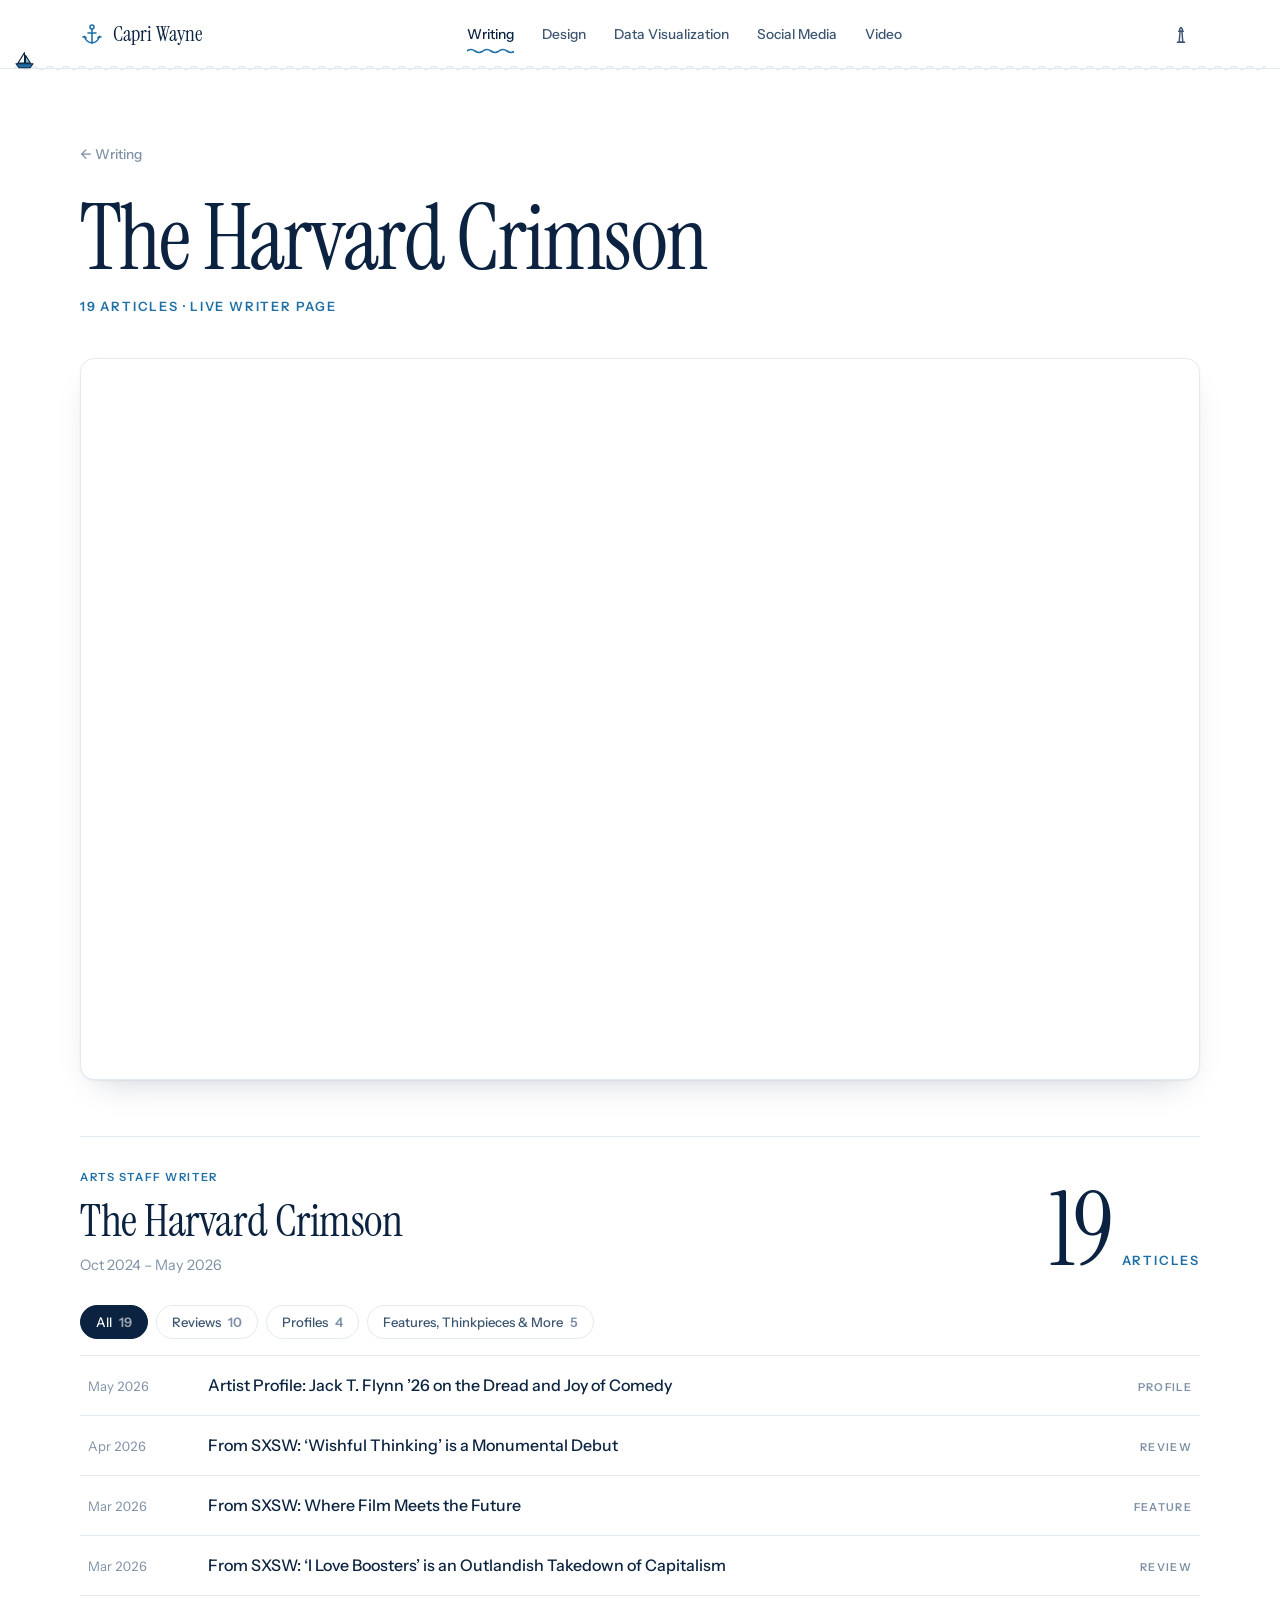
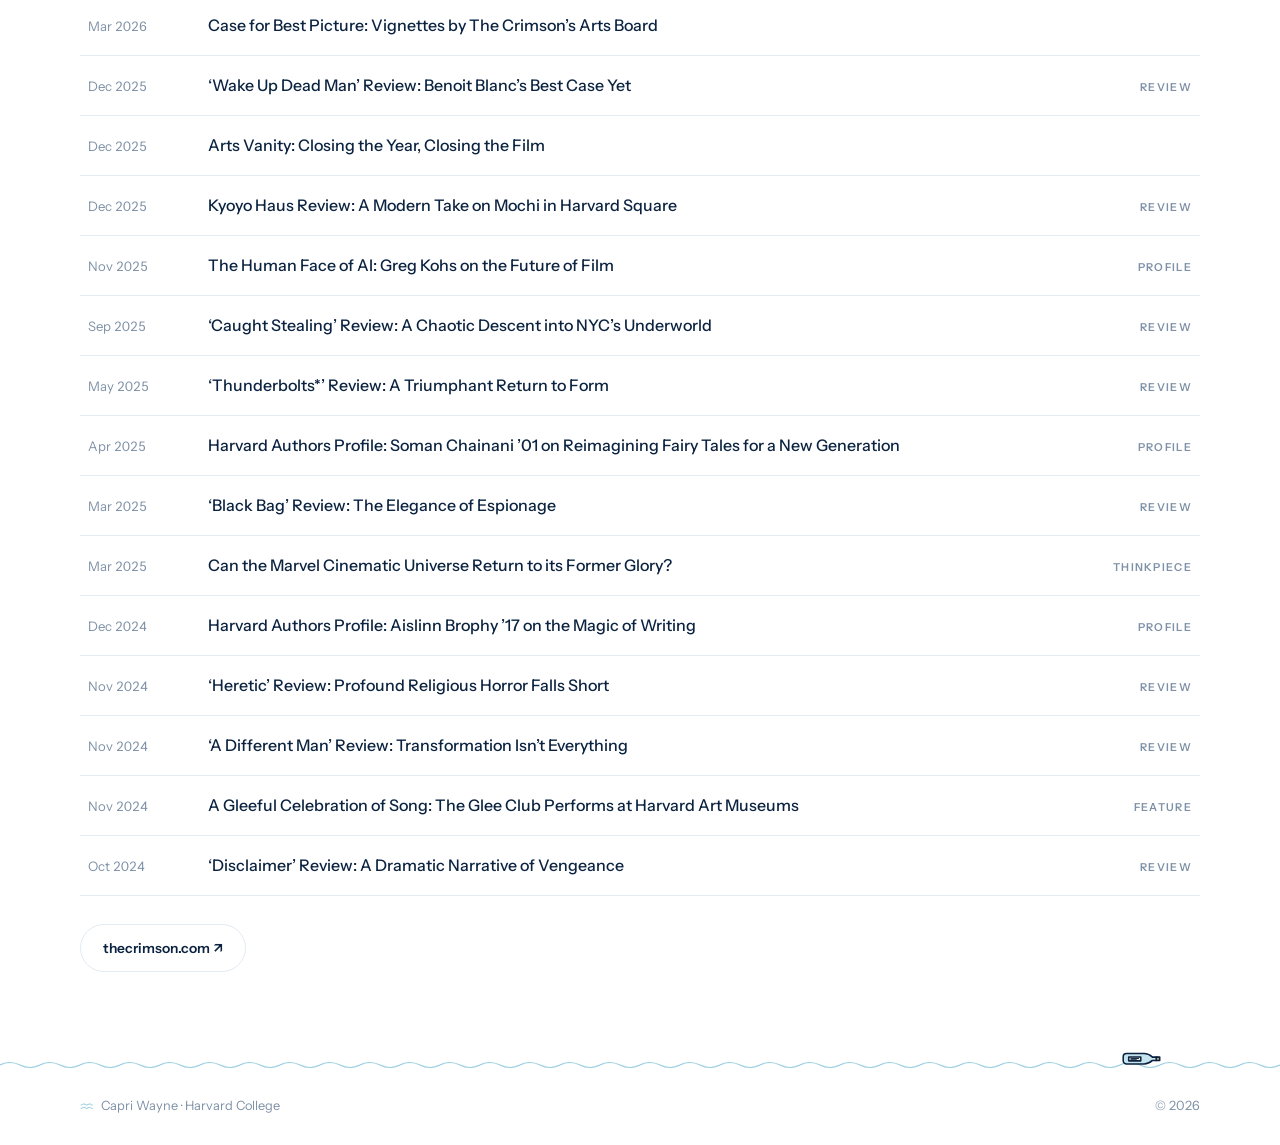
==== commit ec05abb6: "Add interactive touches and new videos - Crimson article photo previews on hover - Boat scroll-progr" ====
--- a/crimson.html
+++ b/crimson.html
@@ -4,11 +4,27 @@
   <meta charset="utf-8">
   <meta name="viewport" content="width=device-width, initial-scale=1">
   <title>The Harvard Crimson · Capri Wayne</title>
-  <meta name="description" content="Capri Wayne: writing, design, data visualization, social media, and video.">
+  <meta name="description" content="History &amp; Literature and Art, Film &amp; Visual Studies @ Harvard College. Writing, design, data visualization, social media, and video.">
+  <link rel="canonical" href="https://capriwayne.github.io/crimson.html">
+  <meta property="og:type" content="website">
+  <meta property="og:site_name" content="Capri Wayne">
+  <meta property="og:title" content="The Harvard Crimson · Capri Wayne">
+  <meta property="og:description" content="History &amp; Literature and Art, Film &amp; Visual Studies @ Harvard College. Writing, design, data visualization, social media, and video.">
+  <meta property="og:url" content="https://capriwayne.github.io/crimson.html">
+  <meta property="og:image" content="https://capriwayne.github.io/files/og-image.png?v=1">
+  <meta property="og:image:width" content="1200">
+  <meta property="og:image:height" content="630">
+  <meta property="og:image:alt" content="Capri Wayne, portfolio: History &amp; Literature and Art, Film &amp; Visual Studies at Harvard College">
+  <meta name="twitter:card" content="summary_large_image">
+  <meta name="twitter:title" content="The Harvard Crimson · Capri Wayne">
+  <meta name="twitter:description" content="History &amp; Literature and Art, Film &amp; Visual Studies @ Harvard College. Writing, design, data visualization, social media, and video.">
+  <meta name="twitter:image" content="https://capriwayne.github.io/files/og-image.png?v=1">
+  <meta name="theme-color" content="#ffffff">
   <link rel="preconnect" href="https://fonts.googleapis.com">
   <link rel="preconnect" href="https://fonts.gstatic.com" crossorigin>
   <link href="https://fonts.googleapis.com/css2?family=Instrument+Sans:wght@400;500;600&family=Instrument+Serif:ital@0;1&display=swap" rel="stylesheet">
-  <link rel="stylesheet" href="assets/css/style.css?v=10">
+  <script>try{var t=localStorage.getItem("theme");if(t)document.documentElement.dataset.theme=t}catch(e){}</script>
+  <link rel="stylesheet" href="assets/css/style.css?v=21">
 </head>
 <body data-page="crimson">
   <header class="site-header" id="site-header"></header>
@@ -19,8 +35,8 @@
     <img alt="">
     <p class="lb-caption"></p>
   </dialog>
-  <script src="data/content.js?v=10"></script>
-  <script src="data/crimson.js?v=10"></script>
-  <script src="assets/js/site.js?v=10"></script>
+  <script src="data/content.js?v=21"></script>
+  <script src="data/crimson.js?v=21"></script>
+  <script src="assets/js/site.js?v=21"></script>
 </body>
 </html>
--- a/assets/css/style.css
+++ b/assets/css/style.css
@@ -331,7 +331,7 @@
 }
 .home-name.hold .icon { opacity: 0; transform: rotate(-120deg); }
 .home-name .icon { transition: opacity .6s ease, transform 1.4s cubic-bezier(.2, .7, .2, 1); }
-.home-name.hold ~ .home-bio, .home-name.hold ~ .home-waves { opacity: 0; transform: translateY(6px); }
+.home-name.hold ~ .home-bio, .home-name.hold ~ .home-contact, .home-name.hold ~ .home-waves { opacity: 0; transform: translateY(6px); }
 .home-bio { transition: opacity .8s ease .1s, transform .8s ease .1s; }
 .home-waves { transition: opacity 1s ease .35s, transform 1s ease .35s; }
 @keyframes ink-draw { to { stroke-dashoffset: 0; } }
@@ -341,3 +341,137 @@
 .home-waves { width: min(560px, 100%); height: 64px; margin-top: 28px; margin-left: -4px; overflow: visible; }
 .home-waves path { animation: none; vector-effect: non-scaling-stroke; }
 .home-waves path:nth-child(2) { opacity: .55; }
+
+/* ============ Cursor: paper boat, anchor over links ============ */
+@media (hover: hover) and (pointer: fine) {
+  html, body { cursor: url("data:image/svg+xml,%3Csvg xmlns='http://www.w3.org/2000/svg' width='32' height='32' viewBox='0 0 32 32'%3E%3Cg stroke-linejoin='round' stroke-linecap='round'%3E%3Cg fill='none' stroke='%23ffffff' stroke-width='4'%3E%3Cpath d='M16 3 L16 20 L5 20 Z'/%3E%3Cpath d='M17.5 7 L26 20 L17.5 20 Z'/%3E%3Cpath d='M2 21 L30 21 L25 28 L7 28 Z'/%3E%3C/g%3E%3Cpath d='M16 3 L16 20 L5 20 Z' fill='%23ffffff' stroke='%230b2340' stroke-width='1.6'/%3E%3Cpath d='M17.5 7 L26 20 L17.5 20 Z' fill='%23d7ecf4' stroke='%230b2340' stroke-width='1.6'/%3E%3Cpath d='M2 21 L30 21 L25 28 L7 28 Z' fill='%231d6fa5' stroke='%230b2340' stroke-width='1.6'/%3E%3C/g%3E%3C/svg%3E") 16 3, auto; }
+  a, button, [role="tab"], .g-item, summary, label[for] { cursor: url("data:image/svg+xml,%3Csvg xmlns='http://www.w3.org/2000/svg' width='32' height='32' viewBox='0 0 32 32'%3E%3Cg fill='none' stroke-linecap='round' stroke-linejoin='round'%3E%3Cg stroke='%23ffffff' stroke-width='5'%3E%3Ccircle cx='16' cy='5.5' r='2.8'/%3E%3Cpath d='M16 8.3V28'/%3E%3Cpath d='M10.5 13h11'/%3E%3Cpath d='M5.5 19c1 5 5.2 9 10.5 9s9.5-4 10.5-9'/%3E%3Cpath d='M3.5 20.5l2-1.5 2 2'/%3E%3Cpath d='M28.5 20.5l-2-1.5-2 2'/%3E%3C/g%3E%3Cg stroke='%231d6fa5' stroke-width='2'%3E%3Ccircle cx='16' cy='5.5' r='2.8'/%3E%3Cpath d='M16 8.3V28'/%3E%3Cpath d='M10.5 13h11'/%3E%3Cpath d='M5.5 19c1 5 5.2 9 10.5 9s9.5-4 10.5-9'/%3E%3Cpath d='M3.5 20.5l2-1.5 2 2'/%3E%3Cpath d='M28.5 20.5l-2-1.5-2 2'/%3E%3C/g%3E%3C/g%3E%3C/svg%3E") 16 5, pointer; }
+  input, textarea, [contenteditable] { cursor: text; }
+  .lightbox, .lightbox::backdrop { cursor: url("data:image/svg+xml,%3Csvg xmlns='http://www.w3.org/2000/svg' width='32' height='32' viewBox='0 0 32 32'%3E%3Cg fill='none' stroke-linecap='round' stroke-linejoin='round'%3E%3Cg stroke='%23ffffff' stroke-width='5'%3E%3Ccircle cx='16' cy='5.5' r='2.8'/%3E%3Cpath d='M16 8.3V28'/%3E%3Cpath d='M10.5 13h11'/%3E%3Cpath d='M5.5 19c1 5 5.2 9 10.5 9s9.5-4 10.5-9'/%3E%3Cpath d='M3.5 20.5l2-1.5 2 2'/%3E%3Cpath d='M28.5 20.5l-2-1.5-2 2'/%3E%3C/g%3E%3Cg stroke='%231d6fa5' stroke-width='2'%3E%3Ccircle cx='16' cy='5.5' r='2.8'/%3E%3Cpath d='M16 8.3V28'/%3E%3Cpath d='M10.5 13h11'/%3E%3Cpath d='M5.5 19c1 5 5.2 9 10.5 9s9.5-4 10.5-9'/%3E%3Cpath d='M3.5 20.5l2-1.5 2 2'/%3E%3Cpath d='M28.5 20.5l-2-1.5-2 2'/%3E%3C/g%3E%3C/g%3E%3C/svg%3E") 16 5, pointer; }
+}
+
+/* Click ripple */
+.ripple {
+  position: fixed; z-index: 9999; pointer-events: none;
+  width: 44px; height: 44px; margin: -22px 0 0 -22px; border-radius: 50%;
+  border: 1.5px solid var(--accent); opacity: .55;
+  animation: ripple .7s cubic-bezier(.2, .7, .3, 1) forwards;
+}
+.ripple.r2 { border-color: var(--foam); animation-delay: .12s; opacity: 0; }
+@keyframes ripple { 0% { transform: scale(.15); opacity: .6; } 100% { transform: scale(1.25); opacity: 0; } }
+
+/* Home contact links */
+.home-contact {
+  list-style: none; display: flex; flex-wrap: wrap; gap: 10px 22px; margin: 22px 0 0; padding: 0;
+  transition: opacity .8s ease .2s, transform .8s ease .2s;
+}
+.home-contact a {
+  display: inline-flex; align-items: center; gap: 8px; font-size: .92rem; font-weight: 500;
+  color: var(--ink-2); text-decoration: none; padding: 4px 0; border-bottom: 1px solid transparent;
+  transition: color .15s, border-color .15s;
+}
+.home-contact a:hover { color: var(--accent); border-bottom-color: currentColor; }
+.home-contact .icon { color: var(--accent); width: 1.1em; height: 1.1em; }
+
+/* ============ Screenwriting ============ */
+.plays { display: grid; gap: 32px; grid-template-columns: repeat(auto-fill, minmax(min(100%, 380px), 1fr)); }
+.play-card {
+  display: flex; flex-direction: column; gap: 14px; padding: 34px 32px 30px;
+  background: var(--surface); border: 1px solid var(--rule); border-radius: var(--r);
+  box-shadow: 10px 10px 0 var(--surface-2);
+  transition: transform .2s ease, box-shadow .2s ease;
+}
+.play-card:hover { transform: translate(-2px, -2px); box-shadow: 12px 12px 0 color-mix(in srgb, var(--foam) 35%, var(--surface-2)); }
+.play-card h3 { font-family: var(--display); font-style: italic; font-weight: 400; font-size: 2.2rem; line-height: 1.05; color: var(--accent); }
+.logline { margin: 4px 0 0; font-size: 1.02rem; line-height: 1.6; color: var(--ink-2); }
+.awards { margin: 4px 0 0; padding-top: 16px; border-top: 1px solid var(--rule); font-size: .92rem; line-height: 1.55; color: var(--ink-2); }
+.awards span {
+  display: block; margin-bottom: 4px; font-size: .68rem; font-weight: 600; letter-spacing: .14em;
+  text-transform: uppercase; color: var(--accent);
+}
+.play-card .btn { align-self: flex-start; margin-top: auto; }
+.play-card .awards + .btn, .play-card .logline + .btn { margin-top: 10px; }
+
+/* ============ Crimson photo preview ============ */
+.peek {
+  position: fixed; left: 0; top: 0; z-index: 50; width: 300px; pointer-events: none;
+  background: var(--surface); border: 1px solid var(--rule); border-radius: 12px; padding: 8px;
+  box-shadow: 0 2px 4px rgb(11 35 64 / .06), 0 24px 48px -18px rgb(11 35 64 / .45);
+  opacity: 0; scale: .92; transition: opacity .18s ease, scale .25s cubic-bezier(.2, .7, .2, 1);
+  will-change: transform;
+}
+.peek.on { opacity: 1; scale: 1; }
+.peek-img { aspect-ratio: 3 / 2; border-radius: 7px; overflow: hidden; background: var(--surface-2); }
+.peek-img img { width: 100%; height: 100%; object-fit: cover; opacity: 0; transition: opacity .25s ease; }
+.peek.loaded .peek-img img { opacity: 1; }
+.peek-meta { margin: 8px 4px 2px; font-size: .68rem; font-weight: 600; letter-spacing: .12em; text-transform: uppercase; color: var(--accent); }
+.peek-meta:empty { display: none; }
+
+/* ============ Voyage: boat sails along as you scroll ============ */
+.site-header { position: sticky; }
+.voyage {
+  position: absolute; left: 14px; right: 14px; bottom: -7px; height: 14px; pointer-events: none;
+  opacity: 0; transition: opacity .3s ease;
+}
+.voyage.show { opacity: 1; }
+.voyage::before, .voyage::after {
+  content: ""; position: absolute; left: 0; top: 4px; height: 6px;
+  -webkit-mask: url("data:image/svg+xml,%3Csvg xmlns='http://www.w3.org/2000/svg' width='16' height='6' viewBox='0 0 16 6'%3E%3Cpath d='M0 3 Q4 0 8 3 T16 3' fill='none' stroke='black' stroke-width='1.4'/%3E%3C/svg%3E") repeat-x 0 0 / 16px 6px;
+          mask: url("data:image/svg+xml,%3Csvg xmlns='http://www.w3.org/2000/svg' width='16' height='6' viewBox='0 0 16 6'%3E%3Cpath d='M0 3 Q4 0 8 3 T16 3' fill='none' stroke='black' stroke-width='1.4'/%3E%3C/svg%3E") repeat-x 0 0 / 16px 6px;
+}
+.voyage::before { right: 0; background: var(--rule); }
+.voyage::after { width: calc(var(--progress, 0) * 100%); background: var(--foam); }
+.voyage-boat { position: absolute; left: 0; bottom: 4px; width: 21px; height: 21px; will-change: transform; transition: transform .12s linear; }
+.voyage-boat svg { width: 100%; height: 100%; display: block; animation: bob 2.6s ease-in-out infinite; transform-origin: 50% 80%; }
+@keyframes bob { 0%, 100% { transform: translateY(0) rotate(-3deg); } 50% { transform: translateY(-2px) rotate(3deg); } }
+@media (prefers-reduced-motion: reduce) { .voyage-boat svg { animation: none; } .voyage-boat { transition: none; } }
+
+/* ============ Lighthouse toggle ============ */
+.header-inner { position: relative; }
+.theme-toggle {
+  display: grid; place-items: center; width: 38px; height: 38px; flex: none; margin-left: -6px;
+  border: 1px solid transparent; border-radius: 50%; background: transparent; color: var(--ink-2);
+  transition: color .2s, background .2s, border-color .2s;
+}
+.theme-toggle:hover { color: var(--accent); border-color: var(--rule); }
+.theme-toggle .icon { width: 22px; height: 22px; }
+.theme-toggle .beam { opacity: 0; transition: opacity .3s ease; }
+.theme-toggle.lit { color: #f2c66d; }
+.theme-toggle.lit .beam { opacity: 1; }
+@media (max-width: 860px) { .theme-toggle { position: absolute; top: 8px; right: 14px; } }
+
+/* ============ Message in a bottle ============ */
+.bottle {
+  position: absolute; right: 9%; top: -24px; width: 44px; height: 28px; padding: 0;
+  border: 0; background: transparent; animation: float 4.5s ease-in-out infinite;
+}
+.bottle svg { width: 100%; height: 100%; display: block; overflow: visible; }
+.bottle:hover svg { filter: drop-shadow(0 4px 6px rgb(11 35 64 / .2)); }
+@keyframes float { 0%, 100% { transform: translateY(0) rotate(-6deg); } 50% { transform: translateY(-4px) rotate(5deg); } }
+@media (prefers-reduced-motion: reduce) { .bottle { animation: none; } }
+
+.note-bubble {
+  position: absolute; right: calc(9% - 10px); bottom: calc(100% + 34px); z-index: 5;
+  width: max-content; max-width: min(260px, calc(100vw - 32px)); padding: 12px 14px 10px;
+  border: 1px solid var(--rule); border-radius: 14px; background: var(--surface); color: var(--ink);
+  box-shadow: 0 6px 20px rgb(11 35 64 / .12); transform-origin: calc(100% - 32px) 100%;
+  animation: bubble-in .28s cubic-bezier(.2, .7, .2, 1);
+}
+.note-bubble[hidden] { display: none; }
+.note-bubble::after {
+  content: ""; position: absolute; right: 26px; bottom: -7px; width: 12px; height: 12px;
+  background: var(--surface); border-right: 1px solid var(--rule); border-bottom: 1px solid var(--rule);
+  transform: rotate(45deg);
+}
+@keyframes bubble-in { from { opacity: 0; transform: translateY(6px) scale(.92); } }
+.note-text { margin: 0; font-family: var(--display); font-size: 1.12rem; line-height: 1.3; }
+.note-text.unroll { animation: unroll .35s cubic-bezier(.2, .7, .2, 1); }
+@keyframes unroll { from { opacity: 0; transform: translateY(4px); } }
+.note-actions { display: flex; align-items: center; justify-content: flex-end; gap: 6px; margin-top: 6px; }
+.note-next, .note-close {
+  border: 0; background: transparent; color: var(--ink-3); font: 500 .74rem/1 var(--font);
+  padding: 4px 6px; border-radius: 6px;
+}
+.note-close { font-size: 1rem; width: 22px; height: 22px; padding: 0; }
+.note-next:hover, .note-close:hover { background: var(--surface-2); color: var(--accent); }
+@media (prefers-reduced-motion: reduce) { .note-bubble, .note-text.unroll { animation: none; } }
